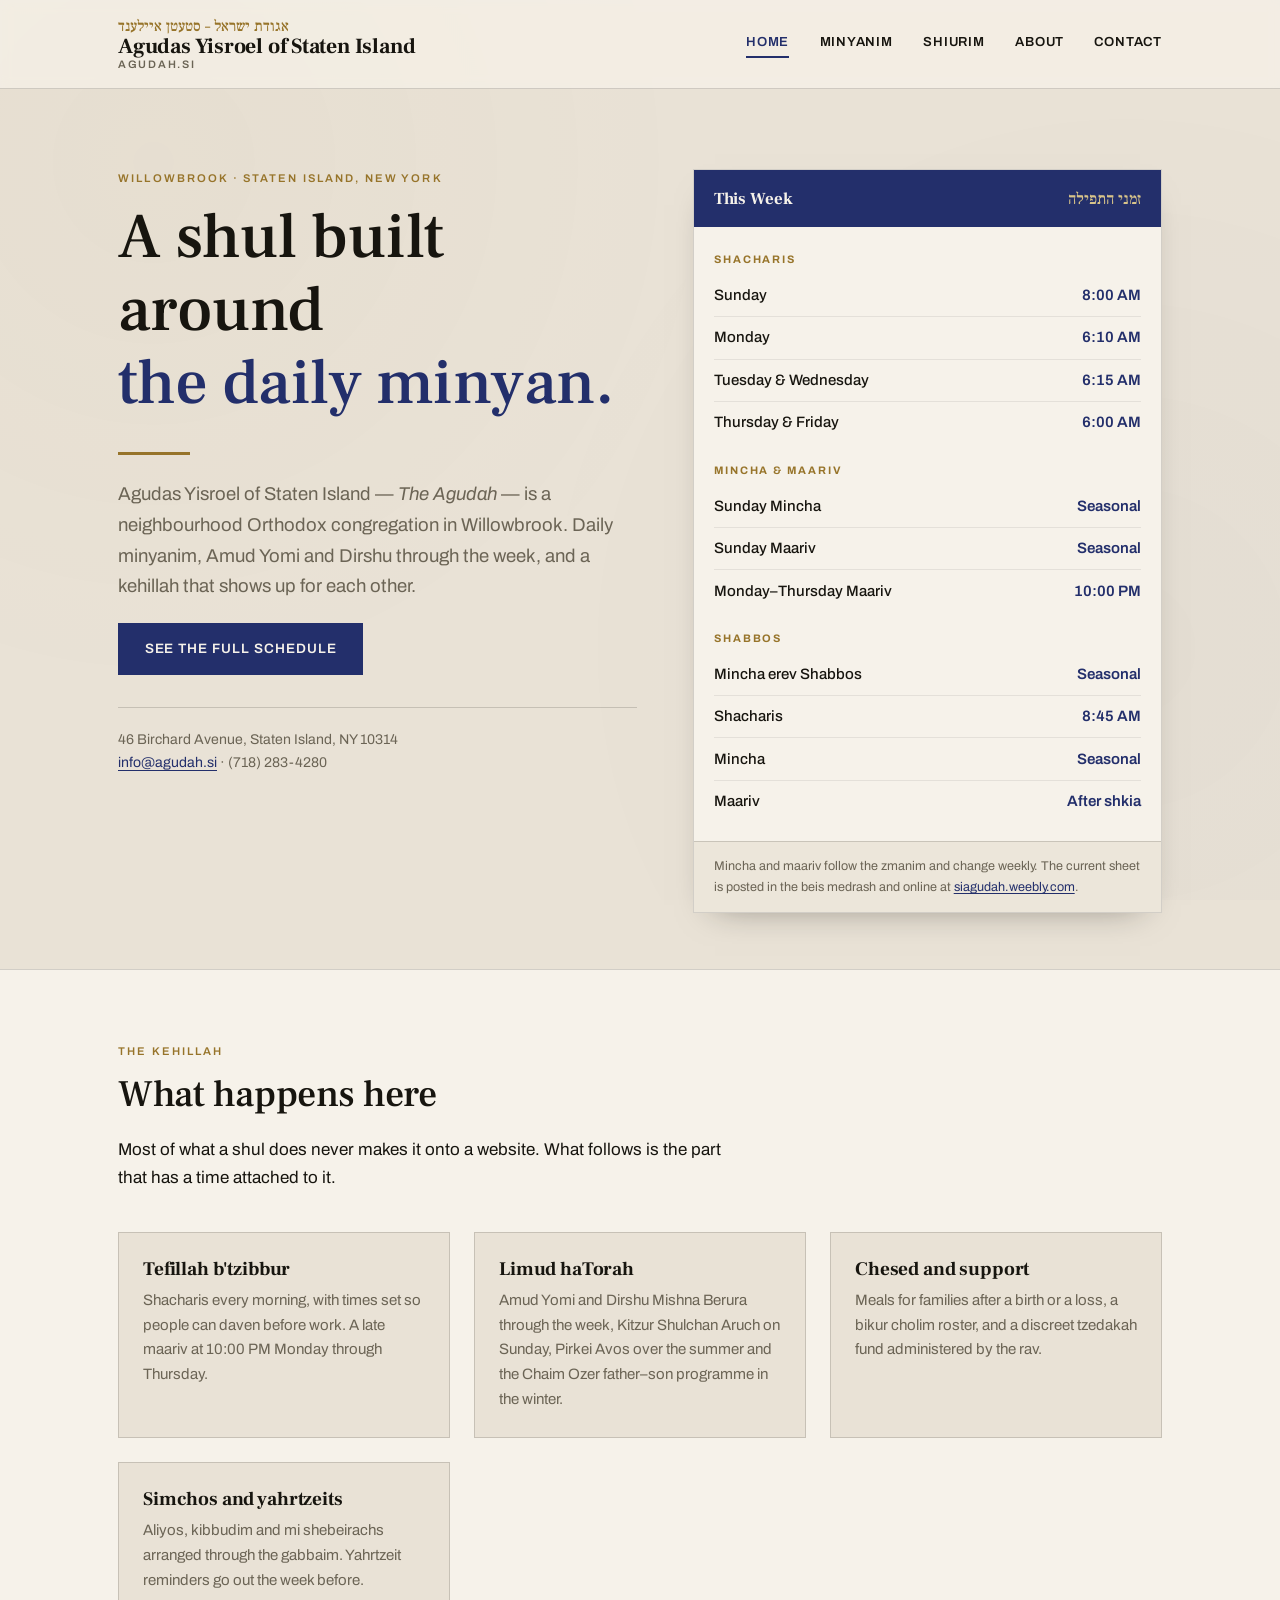
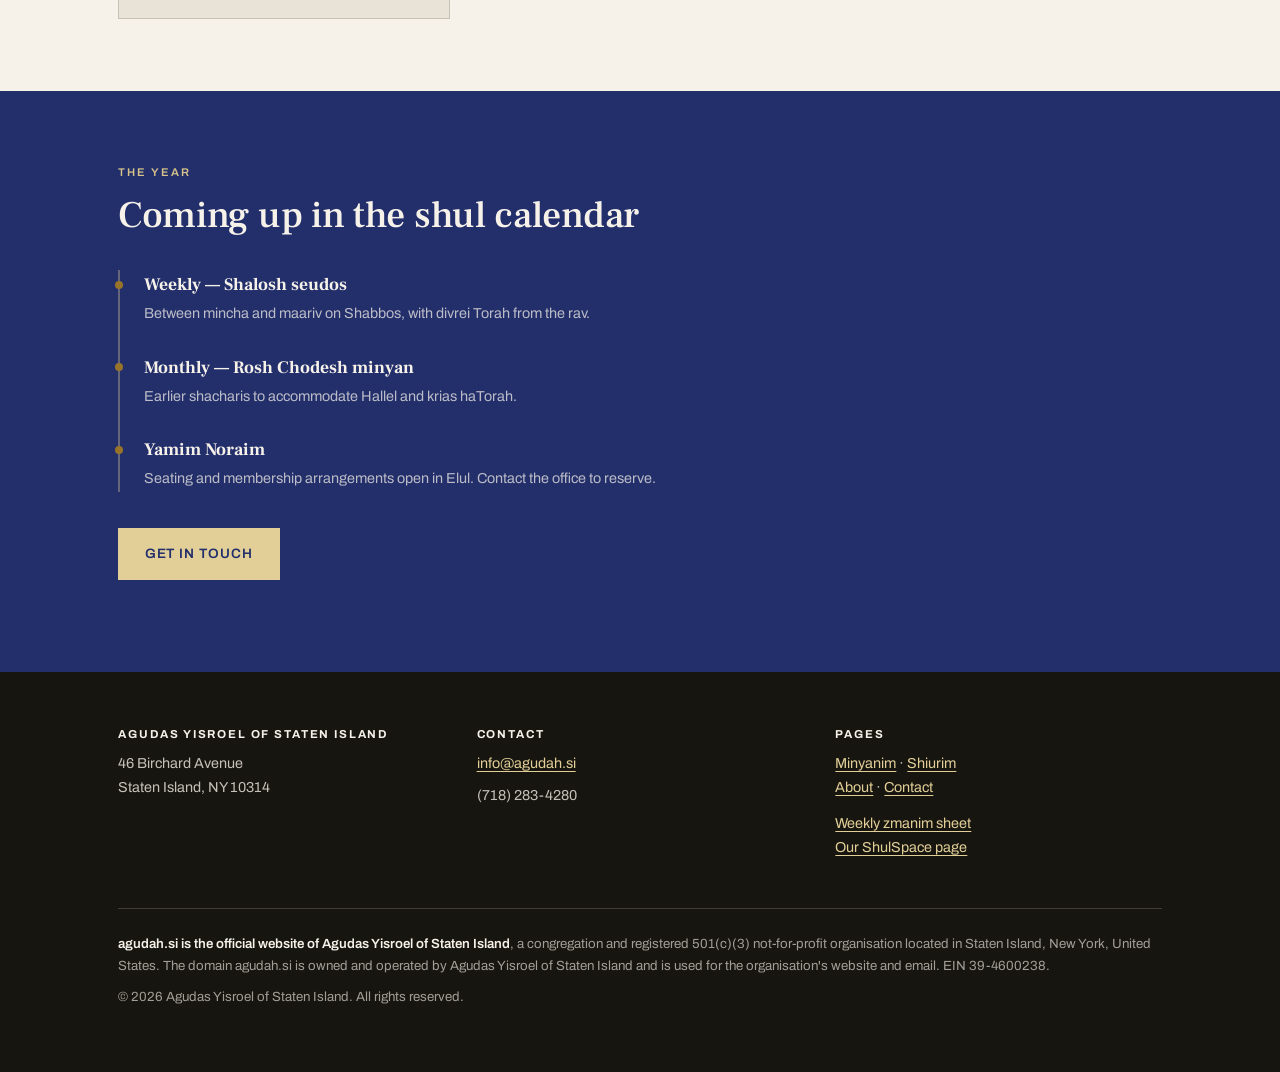
==== index.html @ ae6b1751 "Shul website for agudah.si" ====
<!DOCTYPE html>
<html lang="en">
<head>
<meta charset="utf-8">
<meta name="viewport" content="width=device-width, initial-scale=1">
<title>Agudas Yisroel of Staten Island</title>
<meta name="description" content="Agudas Yisroel of Staten Island — the official website of our shul. Minyan times, shiurim, and contact information.">
<link rel="preconnect" href="https://fonts.googleapis.com">
<link rel="preconnect" href="https://fonts.gstatic.com" crossorigin>
<link href="https://fonts.googleapis.com/css2?family=Archivo:wght@400;500;600;700&family=Frank+Ruhl+Libre:wght@400;500;700;900&display=swap" rel="stylesheet">
<link rel="stylesheet" href="assets/style.css">
</head>
<body>
<a class="skip" href="#main">Skip to content</a>

<header class="masthead">
  <div class="shell masthead__bar">
    <a class="wordmark" href="index.html">
      <span class="wordmark__he hebrew">אגודת ישראל – סטעטן איילענד</span>
      <span class="wordmark__en">Agudas Yisroel of Staten Island</span>
      <span class="wordmark__sub">agudah.si</span>
    </a>
    <nav class="nav" aria-label="Main">
      <a href="index.html" aria-current="page">Home</a>
      <a href="minyanim.html">Minyanim</a>
      <a href="shiurim.html">Shiurim</a>
      <a href="about.html">About</a>
      <a href="contact.html">Contact</a>
    </nav>
  </div>
</header>

<main id="main">

  <section class="hero">
    <div class="shell hero__grid">
      <div>
        <span class="eyebrow">Willowbrook &middot; Staten Island, New York</span>
        <h1>A shul built around <span class="accent">the daily minyan.</span></h1>
        <div class="hero__rule"></div>
        <p class="hero__lede">Agudas Yisroel of Staten Island &mdash; <em>The Agudah</em> &mdash; is a neighbourhood Orthodox congregation in Willowbrook. Daily minyanim, Amud Yomi and Dirshu through the week, and a kehillah that shows up for each other.</p>
        <p><a class="btn" href="minyanim.html">See the full schedule</a></p>
        <p style="margin-top:2rem; font-size:0.88rem; color:var(--muted); border-top:1px solid var(--rule); padding-top:1.25rem;">
          46 Birchard Avenue, Staten Island, NY 10314<br>
          <a href="mailto:info@agudah.si">info@agudah.si</a> &middot; (718) 283-4280
        </p>
      </div>

      <!-- Signature element: the posted schedule sheet -->
      <div class="luach">
        <div class="luach__head">
          <h2 class="luach__title">This Week</h2>
          <span class="luach__he hebrew">זמני התפילה</span>
        </div>
        <div class="luach__body">
          <div class="luach__section">Shacharis</div>
          <table>
            <tbody>
              <tr><td>Sunday</td><td>8:00 AM</td></tr>
              <tr><td>Monday</td><td>6:10 AM</td></tr>
              <tr><td>Tuesday &amp; Wednesday</td><td>6:15 AM</td></tr>
              <tr><td>Thursday &amp; Friday</td><td>6:00 AM</td></tr>
            </tbody>
          </table>

          <div class="luach__section">Mincha &amp; Maariv</div>
          <table>
            <tbody>
              <tr><td>Sunday Mincha</td><td>Seasonal</td></tr>
              <tr><td>Sunday Maariv</td><td>Seasonal</td></tr>
              <tr><td>Monday&ndash;Thursday Maariv</td><td>10:00 PM</td></tr>
            </tbody>
          </table>

          <div class="luach__section">Shabbos</div>
          <table>
            <tbody>
              <tr><td>Mincha erev Shabbos</td><td>Seasonal</td></tr>
              <tr><td>Shacharis</td><td>8:45 AM</td></tr>
              <tr><td>Mincha</td><td>Seasonal</td></tr>
              <tr><td>Maariv</td><td>After shkia</td></tr>
            </tbody>
          </table>
        </div>
        <div class="luach__note">
          <p>Mincha and maariv follow the zmanim and change weekly. The current sheet is posted in the beis medrash and online at <a href="https://siagudah.weebly.com/" rel="noopener">siagudah.weebly.com</a>.</p>
        </div>
      </div>
    </div>
  </section>

  <section class="band band--parchment">
    <div class="shell">
      <div class="band__intro">
        <span class="eyebrow">The kehillah</span>
        <h2>What happens here</h2>
        <p>Most of what a shul does never makes it onto a website. What follows is the part that has a time attached to it.</p>
      </div>
      <div class="cards">
        <div class="card">
          <h3>Tefillah b'tzibbur</h3>
          <p>Shacharis every morning, with times set so people can daven before work. A late maariv at 10:00 PM Monday through Thursday.</p>
        </div>
        <div class="card">
          <h3>Limud haTorah</h3>
          <p>Amud Yomi and Dirshu Mishna Berura through the week, Kitzur Shulchan Aruch on Sunday, Pirkei Avos over the summer and the Chaim Ozer father&ndash;son programme in the winter.</p>
        </div>
        <div class="card">
          <h3>Chesed and support</h3>
          <p>Meals for families after a birth or a loss, a bikur cholim roster, and a discreet tzedakah fund administered by the rav.</p>
        </div>
        <div class="card">
          <h3>Simchos and yahrtzeits</h3>
          <p>Aliyos, kibbudim and mi shebeirachs arranged through the gabbaim. Yahrtzeit reminders go out the week before.</p>
        </div>
      </div>
    </div>
  </section>

  <section class="band band--deep">
    <div class="shell">
      <span class="eyebrow">The year</span>
      <h2>Coming up in the shul calendar</h2>
      <ul class="stack" style="margin-top:2rem; max-width:60ch;">
        <li>
          <strong>Weekly &mdash; Shalosh seudos</strong>
          <span>Between mincha and maariv on Shabbos, with divrei Torah from the rav.</span>
        </li>
        <li>
          <strong>Monthly &mdash; Rosh Chodesh minyan</strong>
          <span>Earlier shacharis to accommodate Hallel and krias haTorah.</span>
        </li>
        <li>
          <strong>Yamim Noraim</strong>
          <span>Seating and membership arrangements open in Elul. Contact the office to reserve.</span>
        </li>
      </ul>
      <p style="margin-top:2.25rem;"><a class="btn" href="contact.html">Get in touch</a></p>
    </div>
  </section>

</main>

<footer class="colophon">
  <div class="shell">
    <div class="colophon__grid">
      <div>
        <h3>Agudas Yisroel of Staten Island</h3>
        <p>46 Birchard Avenue<br>Staten Island, NY 10314</p>
      </div>
      <div>
        <h3>Contact</h3>
        <p><a href="mailto:info@agudah.si">info@agudah.si</a></p>
        <p>(718) 283-4280</p>
      </div>
      <div>
        <h3>Pages</h3>
        <p><a href="minyanim.html">Minyanim</a> &middot; <a href="shiurim.html">Shiurim</a><br><a href="about.html">About</a> &middot; <a href="contact.html">Contact</a></p>
        <p style="margin-top:0.8rem;"><a href="https://siagudah.weebly.com/" rel="noopener">Weekly zmanim sheet</a><br><a href="https://shulspace.org/aysi" rel="noopener">Our ShulSpace page</a></p>
      </div>
    </div>
    <div class="affiliation">
      <p><strong>agudah.si is the official website of Agudas Yisroel of Staten Island</strong>, a congregation and registered 501(c)(3) not-for-profit organisation located in Staten Island, New York, United States. The domain agudah.si is owned and operated by Agudas Yisroel of Staten Island and is used for the organisation's website and email. EIN 39-4600238.</p>
      <p>&copy; 2026 Agudas Yisroel of Staten Island. All rights reserved.</p>
    </div>
  </div>
</footer>

</body>
</html>
---- assets/style.css ----
/* ==========================================================================
   Agudas Yisroel of Staten Island — agudah.si
   Palette: Jerusalem limestone ground, tekhelet blue-violet, oxidised brass
   Type:    Frank Ruhl Libre (display, Hebrew+Latin) / Archivo (body, data)
   ========================================================================== */

:root {
  --stone:      #e9e2d6;
  --stone-deep: #ddd3c1;
  --parchment:  #f6f2ea;
  --tekhelet:   #232f6b;
  --tekhelet-2: #3d4d99;
  --brass:      #97742a;
  --ink:        #17150f;
  --muted:      #6b6455;
  --rule:       rgba(23, 21, 15, 0.16);
  --rule-soft:  rgba(23, 21, 15, 0.08);

  --display: "Frank Ruhl Libre", Georgia, "Times New Roman", serif;
  --body:    "Archivo", -apple-system, BlinkMacSystemFont, "Segoe UI", sans-serif;

  --measure: 66ch;
  --shell:   1140px;
  --gut:     clamp(1.25rem, 4vw, 3rem);
}

*, *::before, *::after { box-sizing: border-box; }

html { -webkit-text-size-adjust: 100%; scroll-behavior: smooth; }

@media (prefers-reduced-motion: reduce) {
  html { scroll-behavior: auto; }
  *, *::before, *::after {
    animation-duration: 0.01ms !important;
    transition-duration: 0.01ms !important;
  }
}

body {
  margin: 0;
  background: var(--stone);
  color: var(--ink);
  font-family: var(--body);
  font-size: 17px;
  line-height: 1.65;
  font-weight: 400;
  -webkit-font-smoothing: antialiased;
}

/* Subtle limestone tooth, drawn not photographed */
body::before {
  content: "";
  position: fixed;
  inset: 0;
  pointer-events: none;
  z-index: 0;
  opacity: 0.5;
  background-image:
    radial-gradient(circle at 12% 18%, rgba(151,116,42,0.055), transparent 42%),
    radial-gradient(circle at 88% 72%, rgba(35,47,107,0.05), transparent 46%);
}

body > * { position: relative; z-index: 1; }

h1, h2, h3, h4 {
  font-family: var(--display);
  font-weight: 500;
  line-height: 1.14;
  letter-spacing: -0.008em;
  margin: 0 0 0.5em;
  color: var(--ink);
}

h1 { font-size: clamp(2.3rem, 6vw, 4rem); }
h2 { font-size: clamp(1.6rem, 3.4vw, 2.35rem); }
h3 { font-size: 1.2rem; font-weight: 700; }

p { margin: 0 0 1.15em; max-width: var(--measure); }
a { color: var(--tekhelet); text-underline-offset: 0.18em; text-decoration-thickness: 1px; }
a:hover { color: var(--brass); }

:focus-visible {
  outline: 2.5px solid var(--tekhelet-2);
  outline-offset: 3px;
  border-radius: 2px;
}

.shell { width: 100%; max-width: var(--shell); margin: 0 auto; padding-inline: var(--gut); }

/* Eyebrow label — used only where it names a real category */
.eyebrow {
  font-size: 0.7rem;
  font-weight: 600;
  letter-spacing: 0.19em;
  text-transform: uppercase;
  color: var(--brass);
  margin: 0 0 0.85rem;
  display: block;
}

.hebrew {
  font-family: var(--display);
  direction: rtl;
  unicode-bidi: isolate;
  font-weight: 500;
}

/* --------------------------------------------------------- skip + masthead */

.skip {
  position: absolute;
  left: -9999px;
  top: 0;
  background: var(--tekhelet);
  color: var(--parchment);
  padding: 0.7rem 1.1rem;
  z-index: 99;
}
.skip:focus { left: 0.5rem; top: 0.5rem; }

.masthead {
  border-bottom: 1px solid var(--rule);
  background: rgba(246, 242, 234, 0.72);
  backdrop-filter: saturate(140%) blur(6px);
}

.masthead__bar {
  display: flex;
  align-items: center;
  justify-content: space-between;
  gap: 1.5rem;
  padding-block: 1.1rem;
  flex-wrap: wrap;
}

.wordmark { text-decoration: none; color: inherit; display: block; line-height: 1.1; }
.wordmark span { display: block; }
.wordmark__he { font-family: var(--display); font-size: 0.95rem; color: var(--brass); direction: rtl; text-align: left; unicode-bidi: isolate; margin-bottom: 0.05rem; }
.wordmark__en {
  font-family: var(--display);
  font-size: clamp(1.05rem, 2.4vw, 1.35rem);
  font-weight: 700;
  letter-spacing: -0.01em;
}
.wordmark__sub {
  font-size: 0.68rem;
  letter-spacing: 0.16em;
  text-transform: uppercase;
  color: var(--muted);
  font-weight: 600;
}

.nav { display: flex; gap: clamp(0.9rem, 2.4vw, 1.9rem); flex-wrap: wrap; }
.nav a {
  text-decoration: none;
  color: var(--ink);
  font-size: 0.82rem;
  font-weight: 600;
  letter-spacing: 0.06em;
  text-transform: uppercase;
  padding-bottom: 3px;
  border-bottom: 2px solid transparent;
  transition: border-color 140ms ease, color 140ms ease;
}
.nav a:hover { color: var(--tekhelet); border-bottom-color: var(--brass); }
.nav a[aria-current="page"] { border-bottom-color: var(--tekhelet); color: var(--tekhelet); }

/* ------------------------------------------------------------------- hero */

.hero { padding-block: clamp(2.75rem, 7vw, 5rem) clamp(2rem, 5vw, 3.5rem); }

.hero__grid {
  display: grid;
  grid-template-columns: minmax(0, 1fr);
  gap: clamp(2rem, 5vw, 3.5rem);
  align-items: start;
}

@media (min-width: 920px) {
  .hero__grid { grid-template-columns: 1.05fr 0.95fr; }
}

.hero__lede { font-size: clamp(1.02rem, 1.6vw, 1.16rem); color: var(--muted); max-width: 46ch; }

.hero h1 .accent { color: var(--tekhelet); display: block; }

.hero__rule {
  width: 72px;
  height: 3px;
  background: var(--brass);
  margin: 0 0 1.5rem;
}

/* --------------------------------------------- SIGNATURE: the luach board */

.luach {
  background: var(--parchment);
  border: 1px solid var(--rule);
  box-shadow:
    0 1px 0 rgba(255,255,255,0.7) inset,
    0 14px 34px -22px rgba(23,21,15,0.5);
}

.luach__head {
  background: var(--tekhelet);
  color: var(--parchment);
  padding: 0.95rem 1.25rem;
  display: flex;
  align-items: baseline;
  justify-content: space-between;
  gap: 1rem;
  flex-wrap: wrap;
}

.luach__title {
  font-family: var(--display);
  font-size: 1.05rem;
  font-weight: 700;
  margin: 0;
  color: var(--parchment);
}

.luach__he { font-family: var(--display); font-size: 1rem; color: #d8c48a; direction: rtl; }

.luach__body { padding: 0.35rem 1.25rem 1.15rem; }

.luach__section {
  font-size: 0.68rem;
  letter-spacing: 0.18em;
  text-transform: uppercase;
  color: var(--brass);
  font-weight: 700;
  padding-top: 1.15rem;
  padding-bottom: 0.35rem;
}

.luach table { width: 100%; border-collapse: collapse; }

.luach td {
  padding: 0.52rem 0;
  border-bottom: 1px solid var(--rule-soft);
  vertical-align: baseline;
  font-size: 0.94rem;
}

.luach tr:last-child td { border-bottom: none; }

.luach td:first-child { font-weight: 500; padding-right: 1rem; }

.luach td:last-child {
  text-align: right;
  font-variant-numeric: tabular-nums;
  font-feature-settings: "tnum" 1;
  font-weight: 600;
  color: var(--tekhelet);
  white-space: nowrap;
}

.luach__note {
  padding: 0.9rem 1.25rem;
  border-top: 1px solid var(--rule);
  font-size: 0.79rem;
  color: var(--muted);
  background: rgba(221, 211, 193, 0.4);
}
.luach__note p { margin: 0; max-width: none; }

/* ------------------------------------------------------------------ bands */

.band { padding-block: clamp(2.75rem, 6vw, 4.5rem); border-top: 1px solid var(--rule); }
.band--parchment { background: var(--parchment); }
.band--deep { background: var(--tekhelet); color: var(--parchment); border-top: none; }
.band--deep h2, .band--deep h3 { color: var(--parchment); }
.band--deep a { color: #e2cf98; }
.band--deep .eyebrow { color: #d8c48a; }

.band__intro { max-width: 62ch; margin-bottom: 2.5rem; }

/* ------------------------------------------------------------------- grid */

.cards {
  display: grid;
  gap: 1.5rem;
  grid-template-columns: repeat(auto-fit, minmax(255px, 1fr));
}

.card {
  background: var(--parchment);
  border: 1px solid var(--rule);
  padding: 1.6rem 1.5rem;
}
.band--parchment .card { background: var(--stone); }
.card h3 { margin-bottom: 0.45rem; }
.card p { font-size: 0.94rem; color: var(--muted); margin-bottom: 0; }

/* Vertical-rule list — used for sequences of events in time */
.stack { list-style: none; margin: 0; padding: 0; border-left: 2px solid var(--stone-deep); }
.band--deep .stack { border-left-color: rgba(226, 207, 152, 0.35); }
.stack li { padding: 0 0 1.6rem 1.5rem; position: relative; }
.stack li:last-child { padding-bottom: 0; }
.stack li::before {
  content: "";
  position: absolute;
  left: -5px;
  top: 0.62em;
  width: 8px;
  height: 8px;
  background: var(--brass);
  border-radius: 50%;
}
.stack strong { display: block; font-family: var(--display); font-size: 1.1rem; font-weight: 700; }
.stack span { font-size: 0.9rem; color: var(--muted); }
.band--deep .stack span { color: rgba(246, 242, 234, 0.72); }

/* -------------------------------------------------------------- schedules */

.sched { width: 100%; border-collapse: collapse; margin-bottom: 2.5rem; }
.sched caption {
  text-align: left;
  font-family: var(--display);
  font-size: 1.3rem;
  font-weight: 700;
  padding-bottom: 0.6rem;
}
.sched th {
  text-align: left;
  font-size: 0.68rem;
  letter-spacing: 0.16em;
  text-transform: uppercase;
  color: var(--muted);
  font-weight: 700;
  padding: 0.5rem 0.9rem 0.5rem 0;
  border-bottom: 2px solid var(--rule);
}
.sched th:last-child, .sched td:last-child { text-align: right; padding-right: 0; }
.sched td {
  padding: 0.65rem 0.9rem 0.65rem 0;
  border-bottom: 1px solid var(--rule-soft);
  font-size: 0.95rem;
}
.sched td:last-child {
  font-variant-numeric: tabular-nums;
  font-weight: 600;
  color: var(--tekhelet);
  white-space: nowrap;
}

/* ------------------------------------------------------------------ misc */

.prose { max-width: var(--measure); }
.prose h2 { margin-top: 2.5rem; }

.pagehead { padding-block: clamp(2.5rem, 6vw, 4rem) 0; }
.pagehead h1 { font-size: clamp(2rem, 5vw, 3.1rem); margin-bottom: 0.35rem; }
.pagehead p { color: var(--muted); font-size: 1.05rem; }

.btn {
  display: inline-block;
  background: var(--tekhelet);
  color: var(--parchment);
  text-decoration: none;
  font-weight: 600;
  font-size: 0.85rem;
  letter-spacing: 0.07em;
  text-transform: uppercase;
  padding: 0.85rem 1.6rem;
  border: 1px solid var(--tekhelet);
  transition: background 150ms ease, color 150ms ease;
}
.btn:hover { background: transparent; color: var(--tekhelet); }
.band--deep .btn { background: #e2cf98; border-color: #e2cf98; color: var(--tekhelet); }
.band--deep .btn:hover { background: transparent; color: #e2cf98; }

.dl { margin: 0; }
.dl div { padding: 0.9rem 0; border-bottom: 1px solid var(--rule-soft); }
.dl dt {
  font-size: 0.68rem;
  letter-spacing: 0.16em;
  text-transform: uppercase;
  color: var(--muted);
  font-weight: 700;
  margin-bottom: 0.2rem;
}
.dl dd { margin: 0; font-size: 1.02rem; }

/* ----------------------------------------------------------------- footer */

.colophon {
  background: var(--ink);
  color: rgba(246, 242, 234, 0.78);
  padding-block: clamp(2.5rem, 5vw, 3.5rem);
  font-size: 0.9rem;
}
.colophon a { color: #e2cf98; }
.colophon h3 { color: var(--parchment); font-size: 0.72rem; letter-spacing: 0.16em; text-transform: uppercase; font-family: var(--body); font-weight: 700; margin-bottom: 0.7rem; }
.colophon__grid {
  display: grid;
  gap: 2rem;
  grid-template-columns: repeat(auto-fit, minmax(215px, 1fr));
  margin-bottom: 2.5rem;
}
.colophon p { margin-bottom: 0.5rem; max-width: none; }

/* The verification statement Google's reviewer needs to find */
.affiliation {
  border-top: 1px solid rgba(246, 242, 234, 0.18);
  padding-top: 1.5rem;
  font-size: 0.83rem;
  line-height: 1.7;
  color: rgba(246, 242, 234, 0.62);
}
.affiliation strong { color: var(--parchment); font-weight: 600; }
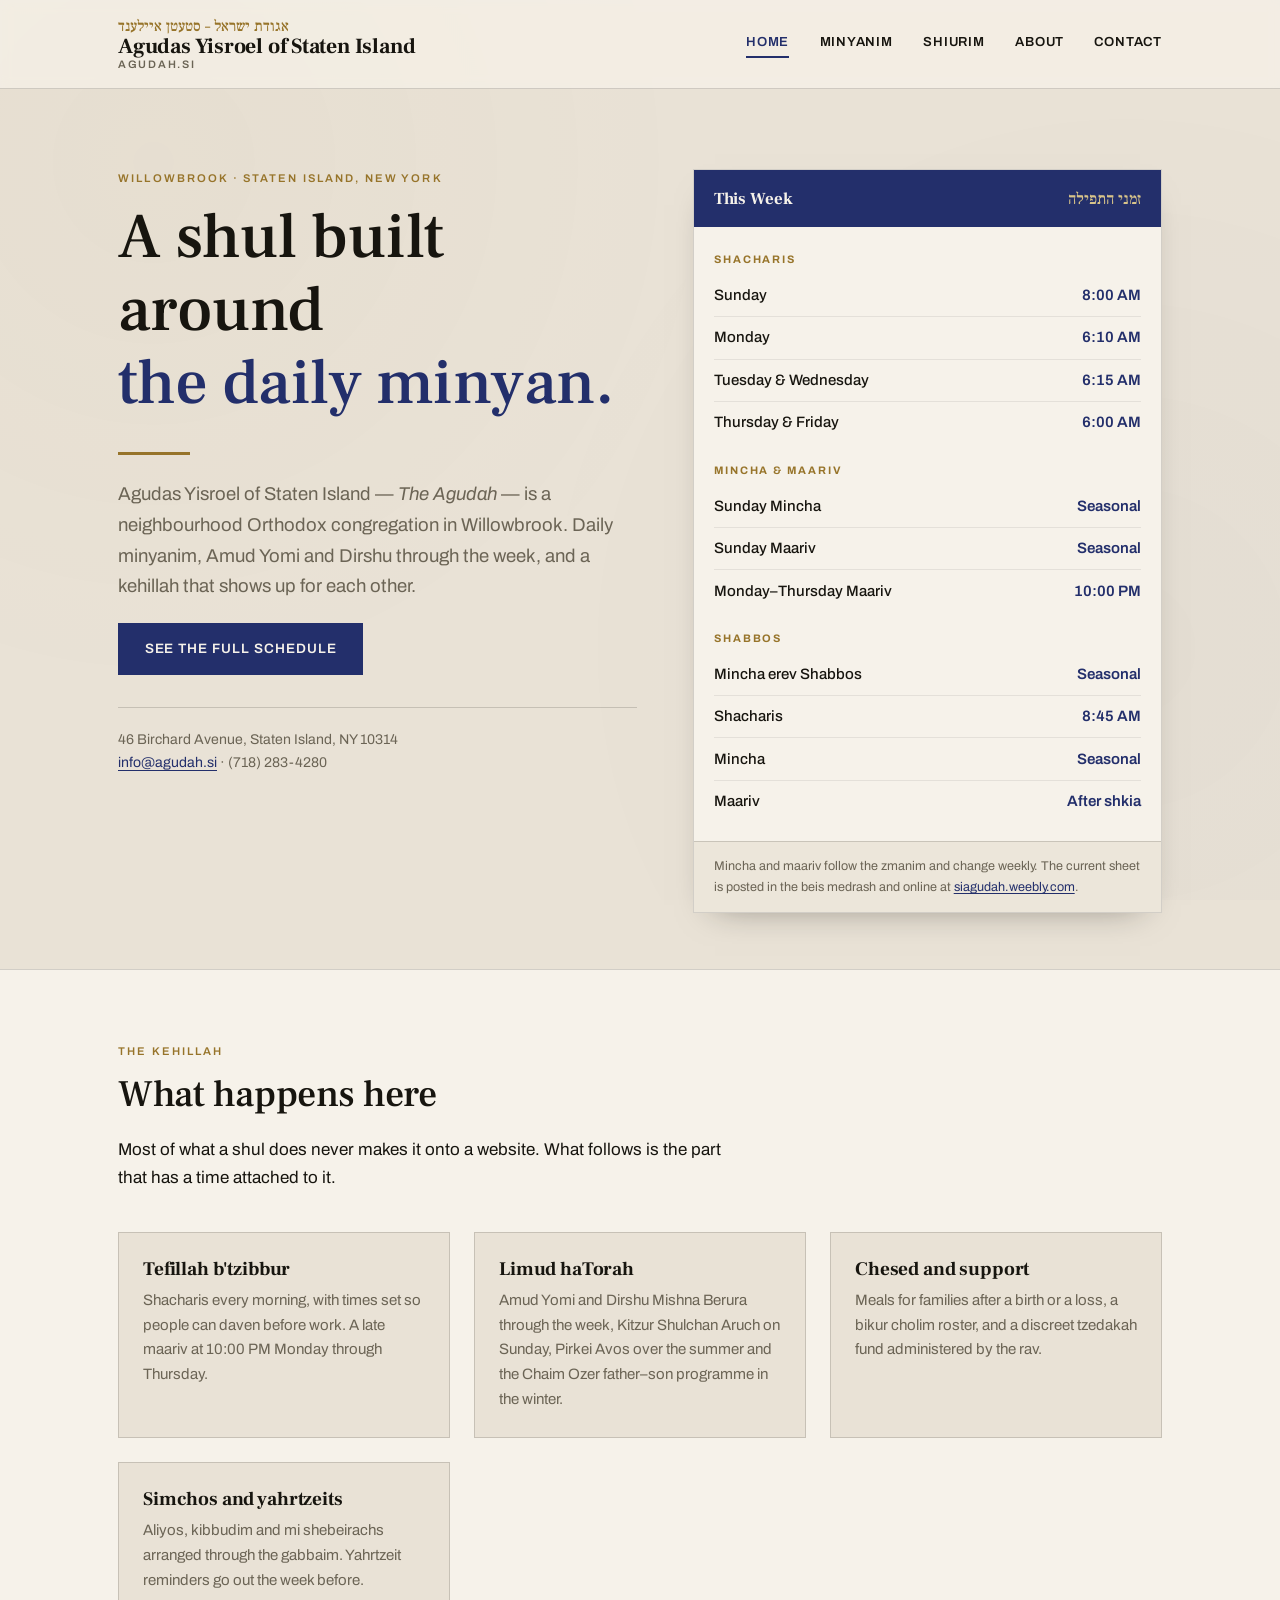
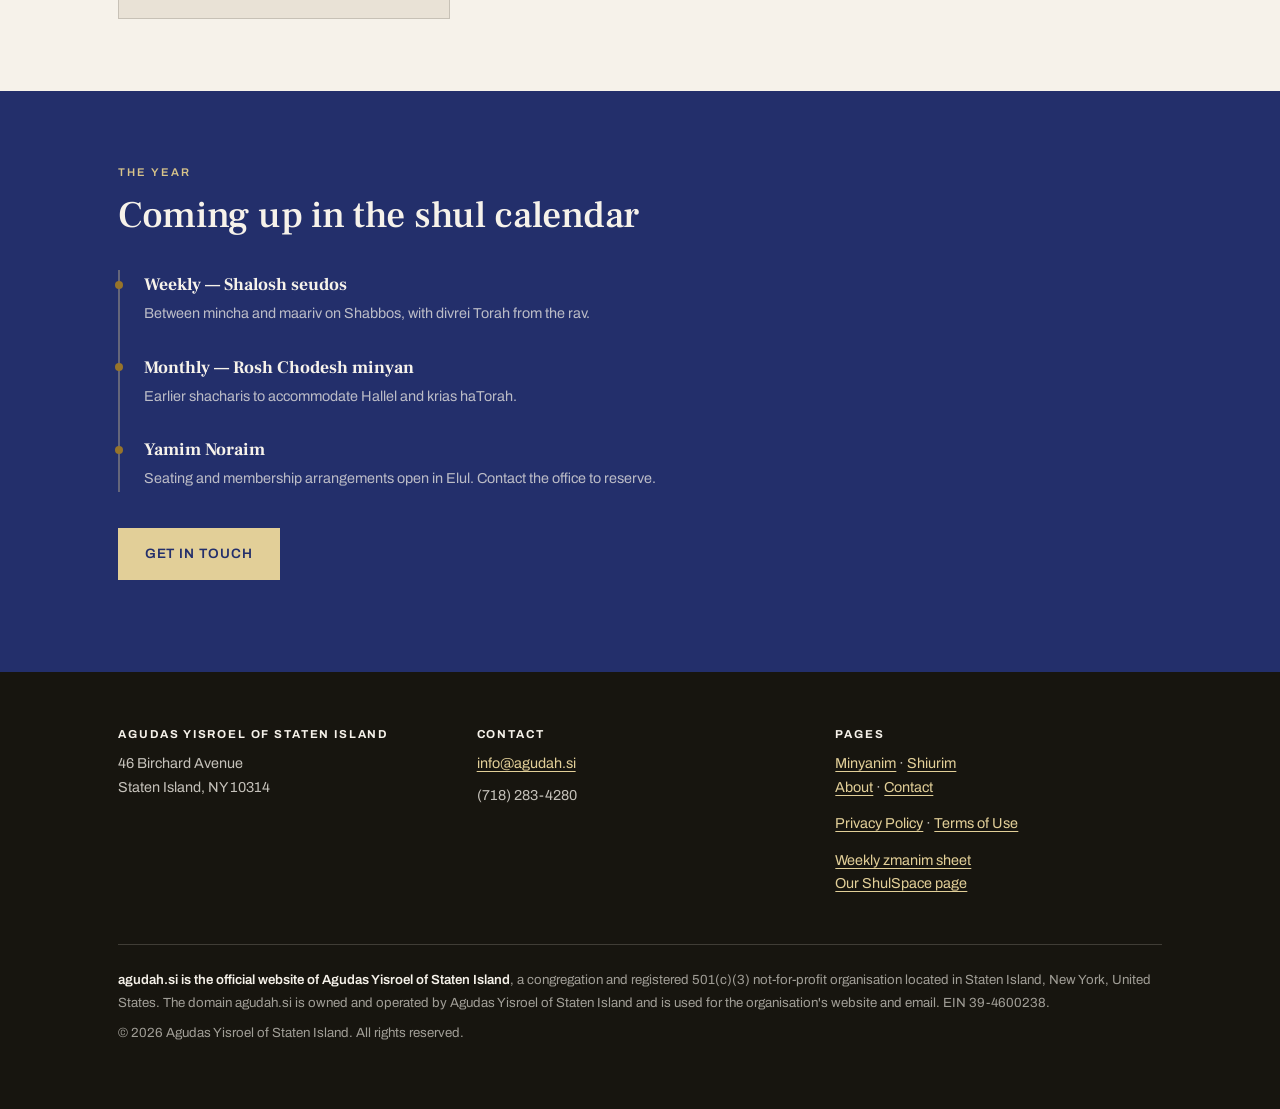
==== commit 3c644007: "Add a privacy policy and terms of use Both are required fields on A2P 10DLC campaign registration as" ====
--- a/index.html
+++ b/index.html
@@ -156,6 +156,7 @@
       <div>
         <h3>Pages</h3>
         <p><a href="minyanim.html">Minyanim</a> &middot; <a href="shiurim.html">Shiurim</a><br><a href="about.html">About</a> &middot; <a href="contact.html">Contact</a></p>
+        <p style="margin-top:0.8rem;"><a href="privacy.html">Privacy Policy</a> &middot; <a href="terms.html">Terms of Use</a></p>
         <p style="margin-top:0.8rem;"><a href="https://siagudah.weebly.com/" rel="noopener">Weekly zmanim sheet</a><br><a href="https://shulspace.org/aysi" rel="noopener">Our ShulSpace page</a></p>
       </div>
     </div>
--- a/assets/style.css
+++ b/assets/style.css
@@ -410,3 +410,73 @@
   color: rgba(246, 242, 234, 0.62);
 }
 .affiliation strong { color: var(--parchment); font-weight: 600; }
+
+/* ------------------------------------------------------------------ zelle */
+
+.zelle {
+  border: 1px solid var(--rule);
+  background: var(--parchment);
+  margin-top: 1.5rem;
+}
+.band--parchment .zelle { background: var(--stone); }
+
+.zelle__head {
+  background: var(--tekhelet);
+  color: var(--parchment);
+  padding: 0.75rem 1.15rem;
+  font-family: var(--display);
+  font-weight: 700;
+  font-size: 1rem;
+}
+
+.zelle__body {
+  display: grid;
+  gap: 1.25rem;
+  grid-template-columns: 132px minmax(0, 1fr);
+  align-items: start;
+  padding: 1.25rem 1.15rem;
+}
+
+@media (max-width: 420px) {
+  .zelle__body { grid-template-columns: minmax(0, 1fr); justify-items: center; text-align: center; }
+}
+
+.zelle__qr {
+  display: block;
+  width: 132px;
+  height: auto;
+  background: #fff;
+  padding: 8px;
+  border: 1px solid var(--rule);
+  image-rendering: pixelated;
+}
+
+.zelle__ids { margin: 0; }
+.zelle__ids div { padding-bottom: 0.85rem; }
+.zelle__ids div:last-child { padding-bottom: 0; }
+.zelle__ids dt {
+  font-size: 0.64rem;
+  letter-spacing: 0.16em;
+  text-transform: uppercase;
+  color: var(--muted);
+  font-weight: 700;
+  margin-bottom: 0.15rem;
+}
+.zelle__ids dd {
+  margin: 0;
+  font-size: 1.02rem;
+  font-weight: 600;
+  font-family: var(--body);
+  word-break: break-word;
+}
+
+.zelle__check {
+  border-top: 1px solid var(--rule);
+  padding: 0.9rem 1.15rem;
+  font-size: 0.85rem;
+  line-height: 1.6;
+  color: var(--muted);
+  background: rgba(151, 116, 42, 0.07);
+}
+.zelle__check p { margin: 0; max-width: none; }
+.zelle__check strong { color: var(--ink); }
